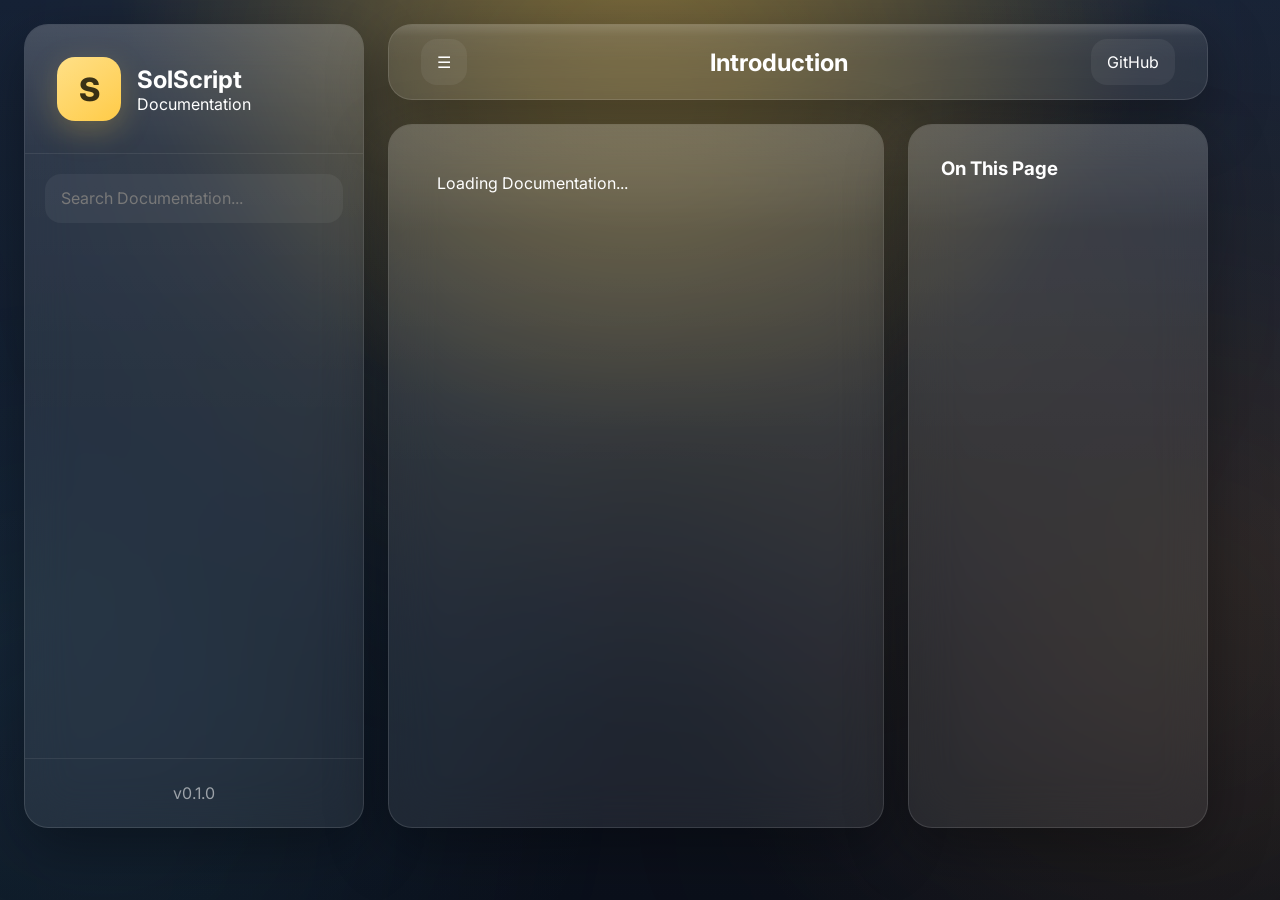
==== docs.html @ a17317bd "sync" ====
<!DOCTYPE html>
<html lang="en">

<head>

    <meta charset="UTF-8">

    <meta name="viewport"
          content="width=device-width, initial-scale=1.0">

    <title>SolScript Documentation</title>

    <link rel="stylesheet"
          href="assets/css/style.css">

    <link rel="preconnect"
          href="https://fonts.googleapis.com">

    <link rel="preconnect"
          href="https://fonts.gstatic.com"
          crossorigin>

    <link href="https://fonts.googleapis.com/css2?family=Inter:wght@300;400;500;600;700;800&family=JetBrains+Mono:wght@400;500&display=swap"
          rel="stylesheet">

</head>

<body>

    <div class="background">

        <div class="light light-1"></div>
        <div class="light light-2"></div>
        <div class="light light-3"></div>

    </div>

    <div class="app">

        <aside id="sidebar"
               class="sidebar panel">

            <div class="sidebar-header">

                <div class="logo">

                    <div class="logo-icon">
                        S
                    </div>

                    <div>

                        <h1>SolScript</h1>

                        <span>Documentation</span>

                    </div>

                </div>

            </div>

            <div class="search">

                <input id="search-input"
                       type="text"
                       placeholder="Search Documentation...">

            </div>

            <nav id="sidebar-navigation">

            </nav>

            <div class="sidebar-footer">

                v0.1.0

            </div>

        </aside>

        <main class="main">

            <header class="header panel">

                <button class="icon-button">
                    ☰
                </button>

                <h2 id="page-title">
                    Introduction
                </h2>

                <button class="icon-button">
                    <a href="https://github.com/solynxdev/SolScript" target="_blank" rel="noopener noreferrer" style="text-decoration: none; color: inherit;">GitHub</a>
                </button>

            </header>

            <div class="content-layout">

                <section id="doc-content"
                         class="content panel">

                    Loading Documentation...

                </section>

                <aside id="toc"
                       class="toc panel">

                    <h3>

                        On This Page

                    </h3>

                    <nav id="toc-navigation">

                    </nav>

                </aside>

            </div>

        </main>

    </div>

</body>

</html>
---- assets/css/style.css ----
/*
==================================================
	SolScript Documentation
==================================================
*/

/*==================================================
	Root
==================================================*/

:root {
    /* Brand */

    --accent: rgb(255, 200, 61);
    --accent-light: rgb(255, 220, 120);
    --accent-dark: rgb(220, 160, 20);
    --accent-rgb: 255, 200, 61;
    /* Background */

    --background: rgb(10, 14, 24);
    /* Text */

    --text: white;
    --text-secondary: rgba(255,255,255,.82);
    --text-muted: rgba(255,255,255,.55);
    /* Glass */

    --glass: rgba(255,255,255,.08);
    --glass-hover: rgba(255,255,255,.12);
    --glass-border: rgba(255,255,255,.12);
    /* Blur */

    --blur: 24px;
    /* Radius */

    --radius: 24px;
    --radius-small: 16px;
    /* Shadow */

    --shadow: 0 20px 60px rgba(0,0,0,.35);
    /* Layout */

    --sidebar-width: 340px;
    --toc-width: 300px;
    --header-height: 76px;
    --gap: 24px;
    --padding: 24px;
    /* Fonts */

    --font: "Inter", sans-serif;
    --font-code: "JetBrains Mono", monospace;
    /* Animation */

    --transition: .25s ease;
}

/*==================================================
	Reset
==================================================*/

* {
    margin: 0;
    padding: 0;
    box-sizing: border-box;
}

html,
body {
    width: 100%;
    height: 100%;
}

body {
    font-family: var(--font);
    background: var(--background);
    color: var(--text);
    overflow: hidden;
}

button,
input {
    font: inherit;
}

button {
    cursor: pointer;
}

input,
button {
    outline: none;
    border: none;
    background: none;
    color: inherit;
}

/*==================================================
	Background
==================================================*/

.background {
    position: fixed;
    inset: 0;
    z-index: -2;
    background: radial-gradient( circle at 50% -10%, rgba(var(--accent-rgb), .35), transparent 45% ), radial-gradient( circle at 100% 60%, rgba(255,150,60,.08), transparent 45% ), radial-gradient( circle at 0% 70%, rgba(90,200,255,.06), transparent 45% ), linear-gradient( 180deg, #162237, #0b101b );
}

.light {
    position: absolute;
    border-radius: 50%;
    filter: blur(140px);
}

.light-1 {
    width: 700px;
    height: 700px;
    top: -250px;
    left: 50%;
    transform: translateX(-50%);
    background: rgba(var(--accent-rgb), .18);
}

.light-2 {
    width: 450px;
    height: 450px;
    left: -120px;
    bottom: -120px;
    background: rgba(90,200,250,.08);
}

.light-3 {
    width: 550px;
    height: 550px;
    right: -150px;
    top: 40%;
    background: rgba(255,170,40,.08);
}

/*==================================================
	Layout
==================================================*/

.app {
    display: grid;
    grid-template-columns: var(--sidebar-width) minmax(0,1fr);
    gap: var(--gap);
    width: calc(100vw - (var(--padding) * 2));
    height: calc(100vh - (var(--padding) * 2));
    padding: var(--padding);
}

.main {
    display: flex;
    flex-direction: column;
    gap: var(--gap);
    min-width: 0;
}

.content-layout {
    display: grid;
    grid-template-columns: minmax(0,1fr) var(--toc-width);
    gap: var(--gap);
    flex: 1;
    min-height: 0;
}

/*==================================================
	Panels
==================================================*/

.panel {
    position: relative;
    background: var(--glass);
    border: 1px solid var(--glass-border);
    border-radius: var(--radius);
    backdrop-filter: blur(var(--blur));
    -webkit-backdrop-filter: blur(var(--blur));
    box-shadow: var(--shadow);
    overflow: hidden;
}

    .panel::before {
        content: "";
        position: absolute;
        inset: 0;
        background: linear-gradient( 180deg, rgba(255,255,255,.14), rgba(255,255,255,.03) 15%, transparent 50% );
        pointer-events: none;
    }

/*==================================================
	Sidebar
==================================================*/

.sidebar {
    display: flex;
    flex-direction: column;
}

.sidebar-header {
    padding: 2rem;
    border-bottom: 1px solid rgba(255,255,255,.08);
}

.logo {
    display: flex;
    align-items: center;
    gap: 1rem;
}

.logo-icon {
    display: flex;
    align-items: center;
    justify-content: center;
    width: 64px;
    height: 64px;
    border-radius: 18px;
    font-size: 2rem;
    font-weight: 800;
    color: rgb(40,30,0);
    background: linear-gradient( 135deg, var(--accent-light), var(--accent) );
    box-shadow: 0 10px 30px rgba(var(--accent-rgb), .25);
}

.search {
    padding: 1.25rem;
}

    .search input {
        width: 100%;
        padding: .9rem 1rem;
        border-radius: var(--radius-small);
        background: rgba(255,255,255,.05);
        transition: var(--transition);
    }

        .search input:focus {
            background: rgba(255,255,255,.1);
            box-shadow: 0 0 0 3px rgba(var(--accent-rgb), .2);
        }

#sidebar-navigation {
    flex: 1;
    overflow-y: auto;
    padding: 0 1rem;
}

.sidebar-footer {
    padding: 1.5rem;
    text-align: center;
    color: var(--text-muted);
    border-top: 1px solid rgba(255,255,255,.08);
}

/*==================================================
	Header
==================================================*/

.header {
    display: flex;
    align-items: center;
    justify-content: space-between;
    height: var(--header-height);
    padding: 0 2rem;
}

.icon-button {
    padding: .8rem 1rem;
    border-radius: var(--radius-small);
    background: rgba(255,255,255,.06);
    transition: var(--transition);
}

    .icon-button:hover {
        background: rgba(255,255,255,.12);
    }

/*==================================================
	Content
==================================================*/

.content {
    padding: 3rem;
    overflow-y: auto;
}

.toc {
    padding: 2rem;
    overflow-y: auto;
}
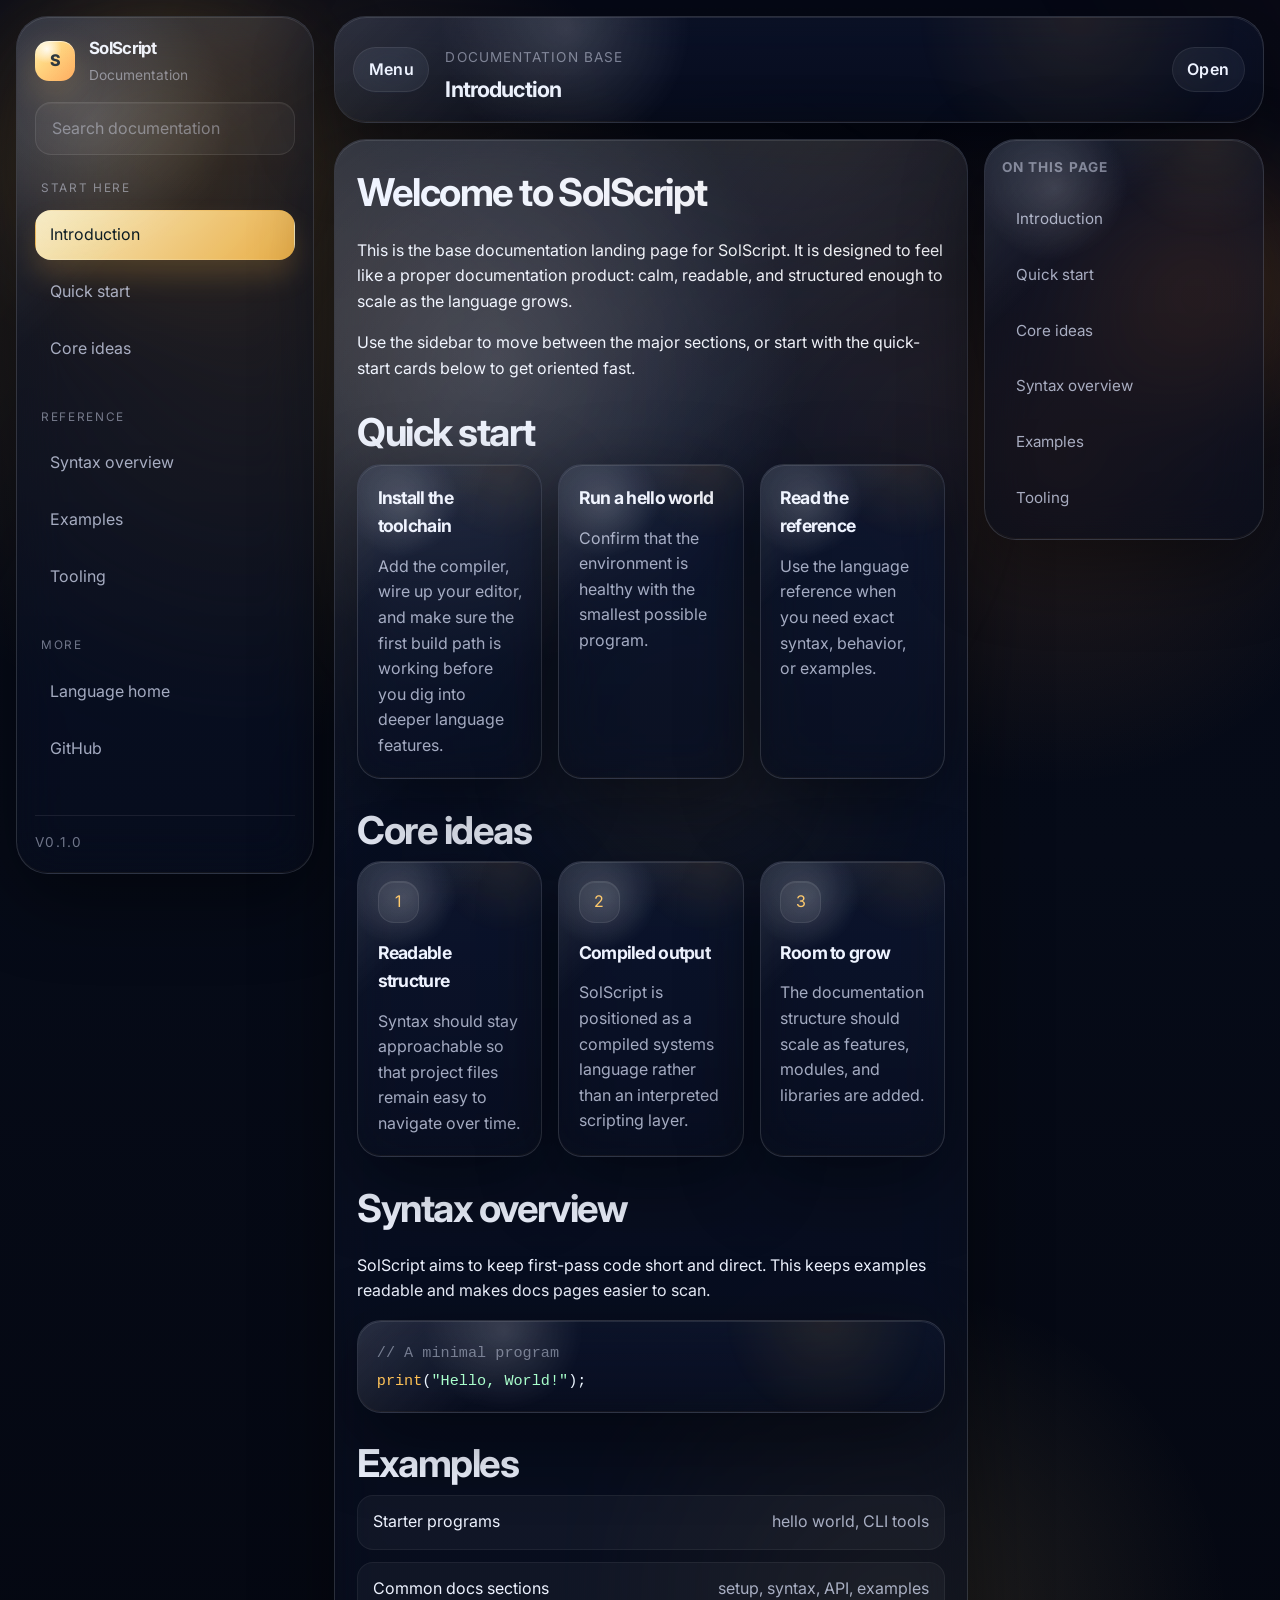
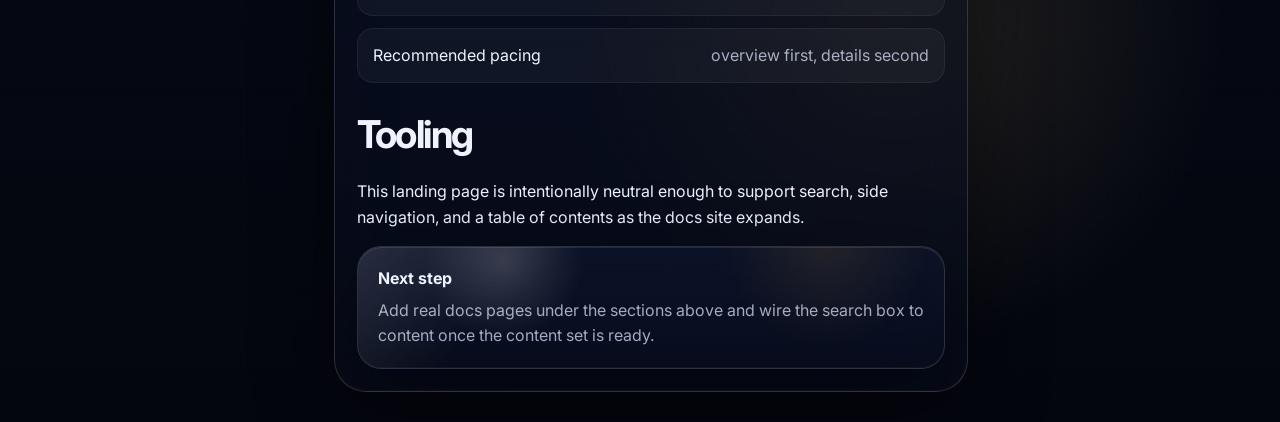
==== commit ac6cca9b: "modified:   assets/css/style.css 	modified:   docs.html 	modified:   index.html" ====
--- a/docs.html
+++ b/docs.html
@@ -1,133 +1,234 @@
-<!DOCTYPE html>
+<!doctype html>
 <html lang="en">
-
-<head>
-
-    <meta charset="UTF-8">
-
-    <meta name="viewport"
-          content="width=device-width, initial-scale=1.0">
-
-    <title>SolScript Documentation</title>
-
-    <link rel="stylesheet"
-          href="assets/css/style.css">
-
-    <link rel="preconnect"
-          href="https://fonts.googleapis.com">
-
-    <link rel="preconnect"
-          href="https://fonts.gstatic.com"
-          crossorigin>
-
-    <link href="https://fonts.googleapis.com/css2?family=Inter:wght@300;400;500;600;700;800&family=JetBrains+Mono:wght@400;500&display=swap"
-          rel="stylesheet">
-
-</head>
-
-<body>
-
-    <div class="background">
-
-        <div class="light light-1"></div>
-        <div class="light light-2"></div>
-        <div class="light light-3"></div>
-
-    </div>
-
-    <div class="app">
-
-        <aside id="sidebar"
-               class="sidebar panel">
-
-            <div class="sidebar-header">
-
-                <div class="logo">
-
-                    <div class="logo-icon">
-                        S
-                    </div>
-
-                    <div>
-
-                        <h1>SolScript</h1>
-
-                        <span>Documentation</span>
-
-                    </div>
-
+    <head>
+        <meta charset="UTF-8" />
+        <meta name="viewport" content="width=device-width, initial-scale=1.0" />
+        <meta
+            name="description"
+            content="SolScript documentation landing page with guides, references, and examples."
+        />
+        <meta name="theme-color" content="#050816" />
+        <title>SolScript Documentation</title>
+        <link rel="stylesheet" href="assets/css/style.css" />
+        <link rel="preconnect" href="https://fonts.googleapis.com" />
+        <link rel="preconnect" href="https://fonts.gstatic.com" crossorigin />
+        <link
+            href="https://fonts.googleapis.com/css2?family=Inter:wght@300;400;500;600;700;800&family=JetBrains+Mono:wght@400;500&display=swap"
+            rel="stylesheet"
+        />
+    </head>
+    <body>
+        <div class="background" aria-hidden="true">
+            <div class="light light-1"></div>
+            <div class="light light-2"></div>
+            <div class="light light-3"></div>
+        </div>
+
+        <div class="docs-shell">
+            <aside id="sidebar" class="sidebar panel">
+                <div class="sidebar-header">
+                    <a href="index.html" class="logo" aria-label="Return to SolScript home">
+                        <div class="logo-icon">S</div>
+                        <div>
+                            <h1>SolScript</h1>
+                            <span>Documentation</span>
+                        </div>
+                    </a>
                 </div>
 
-            </div>
-
-            <div class="search">
-
-                <input id="search-input"
-                       type="text"
-                       placeholder="Search Documentation...">
-
-            </div>
-
-            <nav id="sidebar-navigation">
-
-            </nav>
-
-            <div class="sidebar-footer">
-
-                v0.1.0
-
-            </div>
-
-        </aside>
-
-        <main class="main">
-
-            <header class="header panel">
-
-                <button class="icon-button">
-                    ☰
-                </button>
-
-                <h2 id="page-title">
-                    Introduction
-                </h2>
-
-                <button class="icon-button">
-                    <a href="https://github.com/solynxdev/SolScript" target="_blank" rel="noopener noreferrer" style="text-decoration: none; color: inherit;">GitHub</a>
-                </button>
-
-            </header>
-
-            <div class="content-layout">
-
-                <section id="doc-content"
-                         class="content panel">
-
-                    Loading Documentation...
-
-                </section>
-
-                <aside id="toc"
-                       class="toc panel">
-
-                    <h3>
-
-                        On This Page
-
-                    </h3>
-
-                    <nav id="toc-navigation">
-
-                    </nav>
-
-                </aside>
-
-            </div>
-
-        </main>
-
-    </div>
-
-</body>
-
-</html>+                <div class="search">
+                    <input
+                        id="search-input"
+                        type="search"
+                        placeholder="Search documentation"
+                        aria-label="Search documentation"
+                    />
+                </div>
+
+                <nav id="sidebar-navigation" class="sidebar-nav" aria-label="Documentation sections">
+                    <div class="nav-group">
+                        <span>Start here</span>
+                        <a class="is-active" href="#introduction">Introduction</a>
+                        <a href="#quick-start">Quick start</a>
+                        <a href="#core-ideas">Core ideas</a>
+                    </div>
+
+                    <div class="nav-group">
+                        <span>Reference</span>
+                        <a href="#syntax">Syntax overview</a>
+                        <a href="#examples">Examples</a>
+                        <a href="#tooling">Tooling</a>
+                    </div>
+
+                    <div class="nav-group">
+                        <span>More</span>
+                        <a href="index.html">Language home</a>
+                        <a href="https://github.com/SolynxDev/SolScript" target="_blank" rel="noopener noreferrer">
+                            GitHub
+                        </a>
+                    </div>
+                </nav>
+
+                <div class="sidebar-footer">v0.1.0</div>
+            </aside>
+
+            <main class="docs-main">
+                <header class="header panel">
+                    <a href="index.html" class="icon-button" aria-label="Back to home">Menu</a>
+
+                    <div class="header-copy">
+                        <p class="eyebrow">Documentation base</p>
+                        <h1 id="page-title" class="doc-title">Introduction</h1>
+                    </div>
+
+                    <a
+                        href="https://github.com/SolynxDev/SolScript"
+                        target="_blank"
+                        rel="noopener noreferrer"
+                        class="icon-button"
+                        aria-label="Open GitHub"
+                    >
+                        Open
+                    </a>
+                </header>
+
+                <div class="content-layout">
+                    <section id="doc-content" class="content panel">
+                        <section id="introduction">
+                            <h2>Welcome to SolScript</h2>
+                            <p>
+                                This is the base documentation landing page for SolScript. It is
+                                designed to feel like a proper documentation product: calm, readable,
+                                and structured enough to scale as the language grows.
+                            </p>
+                            <p>
+                                Use the sidebar to move between the major sections, or start with the
+                                quick-start cards below to get oriented fast.
+                            </p>
+                        </section>
+
+                        <section id="quick-start">
+                            <h2>Quick start</h2>
+                            <div class="doc-grid">
+                                <article class="doc-card">
+                                    <h3>Install the toolchain</h3>
+                                    <p>
+                                        Add the compiler, wire up your editor, and make sure the first
+                                        build path is working before you dig into deeper language features.
+                                    </p>
+                                </article>
+
+                                <article class="doc-card">
+                                    <h3>Run a hello world</h3>
+                                    <p>
+                                        Confirm that the environment is healthy with the smallest possible
+                                        program.
+                                    </p>
+                                </article>
+
+                                <article class="doc-card">
+                                    <h3>Read the reference</h3>
+                                    <p>
+                                        Use the language reference when you need exact syntax, behavior,
+                                        or examples.
+                                    </p>
+                                </article>
+                            </div>
+                        </section>
+
+                        <section id="core-ideas">
+                            <h2>Core ideas</h2>
+                            <div class="feature-list">
+                                <article class="feature-card">
+                                    <div class="feature-icon">1</div>
+                                    <h3>Readable structure</h3>
+                                    <p>
+                                        Syntax should stay approachable so that project files remain easy
+                                        to navigate over time.
+                                    </p>
+                                </article>
+
+                                <article class="feature-card">
+                                    <div class="feature-icon">2</div>
+                                    <h3>Compiled output</h3>
+                                    <p>
+                                        SolScript is positioned as a compiled systems language rather
+                                        than an interpreted scripting layer.
+                                    </p>
+                                </article>
+
+                                <article class="feature-card">
+                                    <div class="feature-icon">3</div>
+                                    <h3>Room to grow</h3>
+                                    <p>
+                                        The documentation structure should scale as features, modules,
+                                        and libraries are added.
+                                    </p>
+                                </article>
+                            </div>
+                        </section>
+
+                        <section id="syntax">
+                            <h2>Syntax overview</h2>
+                            <p>
+                                SolScript aims to keep first-pass code short and direct. This keeps
+                                examples readable and makes docs pages easier to scan.
+                            </p>
+
+                            <div class="code-block">
+                                <pre><code><span class="comment">// A minimal program</span>
+<span class="keyword">print</span>(<span class="string">"Hello, World!"</span>);</code></pre>
+                            </div>
+                        </section>
+
+                        <section id="examples">
+                            <h2>Examples</h2>
+                            <div class="table-grid">
+                                <div class="row">
+                                    <span>Starter programs</span>
+                                    <span>hello world, CLI tools</span>
+                                </div>
+                                <div class="row">
+                                    <span>Common docs sections</span>
+                                    <span>setup, syntax, API, examples</span>
+                                </div>
+                                <div class="row">
+                                    <span>Recommended pacing</span>
+                                    <span>overview first, details second</span>
+                                </div>
+                            </div>
+                        </section>
+
+                        <section id="tooling">
+                            <h2>Tooling</h2>
+                            <p>
+                                This landing page is intentionally neutral enough to support search,
+                                side navigation, and a table of contents as the docs site expands.
+                            </p>
+
+                            <div class="callout">
+                                <strong>Next step</strong>
+                                <p>
+                                    Add real docs pages under the sections above and wire the search box
+                                    to content once the content set is ready.
+                                </p>
+                            </div>
+                        </section>
+                    </section>
+
+                    <aside id="toc" class="toc panel">
+                        <h3>On This Page</h3>
+                        <nav id="toc-navigation" aria-label="Table of contents">
+                            <a href="#introduction">Introduction</a>
+                            <a href="#quick-start">Quick start</a>
+                            <a href="#core-ideas">Core ideas</a>
+                            <a href="#syntax">Syntax overview</a>
+                            <a href="#examples">Examples</a>
+                            <a href="#tooling">Tooling</a>
+                        </nav>
+                    </aside>
+                </div>
+            </main>
+        </div>
+    </body>
+</html>
--- a/assets/css/style.css
+++ b/assets/css/style.css
@@ -1,80 +1,64 @@
-/*
-==================================================
-	SolScript Documentation
-==================================================
-*/
-
-/*==================================================
-	Root
-==================================================*/
-
 :root {
-    /* Brand */
-
-    --accent: rgb(255, 200, 61);
-    --accent-light: rgb(255, 220, 120);
-    --accent-dark: rgb(220, 160, 20);
-    --accent-rgb: 255, 200, 61;
-    /* Background */
-
-    --background: rgb(10, 14, 24);
-    /* Text */
-
-    --text: white;
-    --text-secondary: rgba(255,255,255,.82);
-    --text-muted: rgba(255,255,255,.55);
-    /* Glass */
-
-    --glass: rgba(255,255,255,.08);
-    --glass-hover: rgba(255,255,255,.12);
-    --glass-border: rgba(255,255,255,.12);
-    /* Blur */
-
-    --blur: 24px;
-    /* Radius */
-
-    --radius: 24px;
-    --radius-small: 16px;
-    /* Shadow */
-
-    --shadow: 0 20px 60px rgba(0,0,0,.35);
-    /* Layout */
-
-    --sidebar-width: 340px;
-    --toc-width: 300px;
-    --header-height: 76px;
-    --gap: 24px;
-    --padding: 24px;
-    /* Fonts */
-
-    --font: "Inter", sans-serif;
-    --font-code: "JetBrains Mono", monospace;
-    /* Animation */
-
-    --transition: .25s ease;
-}
-
-/*==================================================
-	Reset
-==================================================*/
-
-* {
+    --bg: #050816;
+    --bg-elevated: rgba(11, 18, 36, 0.72);
+    --bg-elevated-strong: rgba(10, 16, 31, 0.9);
+    --surface: rgba(16, 24, 46, 0.56);
+    --surface-strong: rgba(18, 28, 54, 0.84);
+    --surface-soft: rgba(255, 255, 255, 0.05);
+    --stroke: rgba(255, 255, 255, 0.14);
+    --stroke-strong: rgba(255, 255, 255, 0.22);
+    --text: #eef3ff;
+    --muted: rgba(225, 232, 255, 0.72);
+    --faint: rgba(225, 232, 255, 0.48);
+    --accent: #ffbf4d;
+    --accent-2: #ff9b3d;
+    --accent-3: #ffd77a;
+    --warm: #ffcf6a;
+    --shadow: 0 24px 80px rgba(0, 0, 0, 0.45);
+    --shadow-soft: 0 16px 48px rgba(0, 0, 0, 0.28);
+    --radius-xl: 32px;
+    --radius-lg: 24px;
+    --radius-md: 18px;
+    --radius-sm: 14px;
+    --content-width: 1120px;
+    --sidebar-width: 298px;
+    --transition: 220ms ease;
+}
+
+*,
+*::before,
+*::after {
+    box-sizing: border-box;
+}
+
+html {
+    scroll-behavior: smooth;
+}
+
+body {
     margin: 0;
-    padding: 0;
-    box-sizing: border-box;
-}
-
-html,
-body {
-    width: 100%;
-    height: 100%;
-}
-
-body {
-    font-family: var(--font);
-    background: var(--background);
+    min-height: 100vh;
     color: var(--text);
-    overflow: hidden;
+    font-family: "Inter", "Segoe UI", sans-serif;
+    background:
+        radial-gradient(circle at 20% 15%, rgba(255, 191, 77, 0.18), transparent 22%),
+        radial-gradient(circle at 82% 22%, rgba(255, 155, 61, 0.14), transparent 18%),
+        radial-gradient(circle at 70% 80%, rgba(255, 215, 122, 0.12), transparent 18%),
+        linear-gradient(180deg, #050816 0%, #060b18 42%, #04060f 100%);
+    overflow-x: hidden;
+    line-height: 1.6;
+    text-rendering: optimizeLegibility;
+    -webkit-font-smoothing: antialiased;
+}
+
+a {
+    color: inherit;
+    text-decoration: none;
+}
+
+img {
+    max-width: 100%;
+    display: block;
 }
 
 button,
@@ -82,208 +66,1029 @@
     font: inherit;
 }
 
-button {
-    cursor: pointer;
-}
-
-input,
-button {
-    outline: none;
-    border: none;
-    background: none;
-    color: inherit;
-}
-
-/*==================================================
-	Background
-==================================================*/
+::selection {
+    background: rgba(255, 191, 77, 0.28);
+    color: var(--text);
+}
 
 .background {
     position: fixed;
     inset: 0;
+    overflow: hidden;
+    pointer-events: none;
     z-index: -2;
-    background: radial-gradient( circle at 50% -10%, rgba(var(--accent-rgb), .35), transparent 45% ), radial-gradient( circle at 100% 60%, rgba(255,150,60,.08), transparent 45% ), radial-gradient( circle at 0% 70%, rgba(90,200,255,.06), transparent 45% ), linear-gradient( 180deg, #162237, #0b101b );
+}
+
+.background::before {
+    content: "";
+    position: absolute;
+    inset: -12%;
+    background:
+        linear-gradient(120deg, rgba(255, 191, 77, 0.05), transparent 28%),
+        linear-gradient(240deg, rgba(255, 155, 61, 0.04), transparent 24%),
+        radial-gradient(circle at 50% 50%, rgba(255, 255, 255, 0.05), transparent 45%);
+    filter: blur(24px);
+    opacity: 0.9;
 }
 
 .light {
     position: absolute;
-    border-radius: 50%;
-    filter: blur(140px);
+    border-radius: 999px;
+    filter: blur(24px);
+    opacity: 0.8;
+    mix-blend-mode: screen;
+    animation: float 18s ease-in-out infinite;
 }
 
 .light-1 {
-    width: 700px;
-    height: 700px;
-    top: -250px;
-    left: 50%;
-    transform: translateX(-50%);
-    background: rgba(var(--accent-rgb), .18);
+    top: -6%;
+    left: -4%;
+    width: 26rem;
+    height: 26rem;
+    background: radial-gradient(circle, rgba(255, 191, 77, 0.34), transparent 68%);
 }
 
 .light-2 {
-    width: 450px;
-    height: 450px;
-    left: -120px;
-    bottom: -120px;
-    background: rgba(90,200,250,.08);
+    top: 12%;
+    right: -8%;
+    width: 22rem;
+    height: 22rem;
+    background: radial-gradient(circle, rgba(255, 155, 61, 0.28), transparent 68%);
+    animation-delay: -7s;
 }
 
 .light-3 {
-    width: 550px;
-    height: 550px;
-    right: -150px;
-    top: 40%;
-    background: rgba(255,170,40,.08);
-}
-
-/*==================================================
-	Layout
-==================================================*/
-
-.app {
-    display: grid;
-    grid-template-columns: var(--sidebar-width) minmax(0,1fr);
-    gap: var(--gap);
-    width: calc(100vw - (var(--padding) * 2));
-    height: calc(100vh - (var(--padding) * 2));
-    padding: var(--padding);
-}
-
-.main {
-    display: flex;
-    flex-direction: column;
-    gap: var(--gap);
-    min-width: 0;
-}
-
-.content-layout {
-    display: grid;
-    grid-template-columns: minmax(0,1fr) var(--toc-width);
-    gap: var(--gap);
-    flex: 1;
-    min-height: 0;
-}
-
-/*==================================================
-	Panels
-==================================================*/
-
-.panel {
+    left: 36%;
+    bottom: -12%;
+    width: 30rem;
+    height: 30rem;
+    background: radial-gradient(circle, rgba(255, 215, 122, 0.16), transparent 72%);
+    animation-delay: -12s;
+}
+
+@keyframes float {
+    0%,
+    100% {
+        transform: translate3d(0, 0, 0) scale(1);
+    }
+    50% {
+        transform: translate3d(0, 18px, 0) scale(1.05);
+    }
+}
+
+.container {
+    width: min(var(--content-width), calc(100% - 2rem));
+    margin: 0 auto;
+}
+
+.app,
+.docs-shell,
+.site-shell {
     position: relative;
-    background: var(--glass);
-    border: 1px solid var(--glass-border);
-    border-radius: var(--radius);
-    backdrop-filter: blur(var(--blur));
-    -webkit-backdrop-filter: blur(var(--blur));
+    z-index: 0;
+}
+
+.panel,
+.navbar .container,
+.sidebar,
+.header,
+.content,
+.toc,
+.hero-visual,
+.feature-card,
+.doc-card,
+.metric-card,
+.code-block,
+.callout,
+.pill,
+.button,
+.icon-button,
+.chip {
+    backdrop-filter: blur(24px) saturate(165%);
+    -webkit-backdrop-filter: blur(24px) saturate(165%);
+}
+
+.panel,
+.sidebar,
+.header,
+.content,
+.toc,
+.hero-visual,
+.feature-card,
+.doc-card,
+.metric-card,
+.code-block,
+.callout {
+    position: relative;
+    background: linear-gradient(180deg, var(--surface), rgba(9, 14, 28, 0.62));
+    border: 1px solid var(--stroke);
     box-shadow: var(--shadow);
     overflow: hidden;
-}
-
-    .panel::before {
-        content: "";
-        position: absolute;
-        inset: 0;
-        background: linear-gradient( 180deg, rgba(255,255,255,.14), rgba(255,255,255,.03) 15%, transparent 50% );
-        pointer-events: none;
-    }
-
-/*==================================================
-	Sidebar
-==================================================*/
+    transition:
+        transform 220ms ease,
+        border-color 220ms ease,
+        box-shadow 220ms ease,
+        background 220ms ease,
+        opacity 220ms ease;
+}
+
+.panel::before,
+.sidebar::before,
+.header::before,
+.content::before,
+.toc::before,
+.hero-visual::before,
+.feature-card::before,
+.doc-card::before,
+.metric-card::before,
+.code-block::before,
+.callout::before {
+    content: "";
+    position: absolute;
+    inset: 0;
+    background:
+        linear-gradient(135deg, rgba(255, 255, 255, 0.16), transparent 30%),
+        radial-gradient(circle at 25% 12%, rgba(255, 255, 255, 0.22), transparent 18%),
+        radial-gradient(circle at 80% 0%, rgba(255, 191, 77, 0.12), transparent 22%);
+    pointer-events: none;
+    opacity: 0.75;
+    transition:
+        opacity 220ms ease,
+        transform 220ms ease,
+        background-position 220ms ease;
+}
+
+.panel::after,
+.sidebar::after,
+.header::after,
+.content::after,
+.toc::after,
+.hero-visual::after,
+.feature-card::after,
+.doc-card::after,
+.metric-card::after,
+.code-block::after,
+.callout::after {
+    content: "";
+    position: absolute;
+    inset: 0;
+    border-radius: inherit;
+    box-shadow:
+        inset 0 1px 0 rgba(255, 255, 255, 0.16),
+        inset 0 -1px 0 rgba(255, 191, 77, 0.08);
+    pointer-events: none;
+    opacity: 0.65;
+    transition: opacity 220ms ease;
+}
+
+.panel:hover,
+.panel:focus-within,
+.sidebar:hover,
+.sidebar:focus-within,
+.header:hover,
+.header:focus-within,
+.content:hover,
+.content:focus-within,
+.toc:hover,
+.toc:focus-within,
+.hero-visual:hover,
+.hero-visual:focus-within,
+.feature-card:hover,
+.feature-card:focus-within,
+.doc-card:hover,
+.doc-card:focus-within,
+.metric-card:hover,
+.metric-card:focus-within,
+.code-block:hover,
+.code-block:focus-within,
+.callout:hover,
+.callout:focus-within {
+    transform: translateY(-3px);
+    border-color: rgba(255, 191, 77, 0.22);
+    box-shadow:
+        0 24px 80px rgba(0, 0, 0, 0.48),
+        0 0 0 1px rgba(255, 191, 77, 0.08);
+}
+
+.panel:hover::before,
+.panel:focus-within::before,
+.sidebar:hover::before,
+.sidebar:focus-within::before,
+.header:hover::before,
+.header:focus-within::before,
+.content:hover::before,
+.content:focus-within::before,
+.toc:hover::before,
+.toc:focus-within::before,
+.hero-visual:hover::before,
+.hero-visual:focus-within::before,
+.feature-card:hover::before,
+.feature-card:focus-within::before,
+.doc-card:hover::before,
+.doc-card:focus-within::before,
+.metric-card:hover::before,
+.metric-card:focus-within::before,
+.code-block:hover::before,
+.code-block:focus-within::before,
+.callout:hover::before,
+.callout:focus-within::before {
+    opacity: 1;
+    transform: translate3d(0, -1px, 0);
+}
+
+.panel:hover::after,
+.panel:focus-within::after,
+.sidebar:hover::after,
+.sidebar:focus-within::after,
+.header:hover::after,
+.header:focus-within::after,
+.content:hover::after,
+.content:focus-within::after,
+.toc:hover::after,
+.toc:focus-within::after,
+.hero-visual:hover::after,
+.hero-visual:focus-within::after,
+.feature-card:hover::after,
+.feature-card:focus-within::after,
+.doc-card:hover::after,
+.doc-card:focus-within::after,
+.metric-card:hover::after,
+.metric-card:focus-within::after,
+.code-block:hover::after,
+.code-block:focus-within::after,
+.callout:hover::after,
+.callout:focus-within::after {
+    opacity: 1;
+}
+
+.navbar {
+    position: sticky;
+    top: 0;
+    z-index: 20;
+    padding: 1rem 0;
+}
+
+.navbar .container {
+    display: flex;
+    align-items: center;
+    justify-content: space-between;
+    gap: 1.25rem;
+    padding: 0.9rem 1.1rem;
+    border-radius: 999px;
+    background: rgba(8, 12, 24, 0.54);
+    border: 1px solid rgba(255, 255, 255, 0.12);
+    box-shadow: 0 18px 40px rgba(0, 0, 0, 0.28);
+}
+
+.logo {
+    display: inline-flex;
+    align-items: center;
+    gap: 0.85rem;
+    min-width: 0;
+}
+
+.logo-icon {
+    width: 2.5rem;
+    height: 2.5rem;
+    display: grid;
+    place-items: center;
+    border-radius: 14px;
+    font-weight: 800;
+    color: #04111a;
+    background:
+        radial-gradient(circle at 30% 20%, rgba(255, 255, 255, 0.85), transparent 34%),
+        linear-gradient(135deg, #fff0b0 0%, #ffcf6a 38%, #ff9b3d 100%);
+    box-shadow:
+        inset 0 1px 0 rgba(255, 255, 255, 0.56),
+        0 12px 34px rgba(255, 191, 77, 0.22);
+}
+
+.logo-text h1,
+.sidebar-header h1 {
+    margin: 0;
+    font-size: 1.05rem;
+    letter-spacing: -0.03em;
+}
+
+.logo-text span,
+.sidebar-header span {
+    display: block;
+    margin-top: 0.12rem;
+    color: var(--faint);
+    font-size: 0.86rem;
+}
+
+nav {
+    display: flex;
+    align-items: center;
+    gap: 0.7rem;
+    flex-wrap: wrap;
+}
+
+.button,
+.button-primary,
+.primary,
+.secondary,
+.icon-button {
+    display: inline-flex;
+    align-items: center;
+    justify-content: center;
+    gap: 0.5rem;
+    border-radius: 999px;
+    border: 1px solid transparent;
+    transition:
+        transform var(--transition),
+        border-color var(--transition),
+        background var(--transition),
+        box-shadow var(--transition),
+        color var(--transition);
+    cursor: pointer;
+    user-select: none;
+}
+
+.button {
+    min-height: 2.75rem;
+    padding: 0.72rem 1.05rem;
+    color: var(--muted);
+    background: rgba(255, 255, 255, 0.03);
+    border-color: rgba(255, 255, 255, 0.08);
+}
+
+.button:hover,
+.button:focus-visible,
+.icon-button:hover,
+.icon-button:focus-visible,
+.pill:hover,
+.pill:focus-visible,
+.primary:hover,
+.primary:focus-visible,
+.secondary:hover,
+.secondary:focus-visible,
+.button-primary:hover,
+.button-primary:focus-visible {
+    transform: translateY(-1px);
+}
+
+.button-primary {
+    min-height: 2.6rem;
+    padding: 0.65rem 0.95rem;
+    color: var(--text);
+    background: rgba(255, 255, 255, 0.05);
+    border-color: rgba(255, 255, 255, 0.08);
+}
+
+.button:hover,
+.button-primary:hover {
+    color: var(--text);
+    border-color: rgba(255, 255, 255, 0.2);
+    background: rgba(255, 255, 255, 0.08);
+}
+
+.hero {
+    padding: 4.25rem 0 2rem;
+}
+
+.hero .container {
+    display: grid;
+    grid-template-columns: minmax(0, 1.1fr) minmax(280px, 0.9fr);
+    gap: 2rem;
+    align-items: center;
+}
+
+.eyebrow,
+.version,
+.sidebar-footer,
+.chip,
+.meta,
+.kicker,
+.nav-label,
+.toc h3 {
+    color: var(--faint);
+    font-size: 0.85rem;
+    letter-spacing: 0.08em;
+    text-transform: uppercase;
+}
+
+.version {
+    display: inline-flex;
+    align-items: center;
+    gap: 0.55rem;
+    margin: 0 0 1.2rem;
+    padding: 0.5rem 0.85rem;
+    width: fit-content;
+    border-radius: 999px;
+    color: rgba(237, 244, 255, 0.8);
+    background: rgba(255, 255, 255, 0.04);
+    border: 1px solid rgba(255, 255, 255, 0.09);
+    box-shadow: inset 0 1px 0 rgba(255, 255, 255, 0.08);
+}
+
+.hero h2 {
+    margin: 0;
+    font-size: clamp(3.1rem, 6vw, 5.9rem);
+    line-height: 0.94;
+    letter-spacing: -0.06em;
+    text-wrap: balance;
+}
+
+.hero-description {
+    max-width: 34rem;
+    margin: 1.4rem 0 0;
+    font-size: 1.08rem;
+    color: var(--muted);
+}
+
+.hero-buttons {
+    display: flex;
+    flex-wrap: wrap;
+    gap: 0.9rem;
+    margin-top: 1.9rem;
+}
+
+.primary,
+.secondary {
+    min-height: 3rem;
+    padding: 0.8rem 1.2rem;
+    font-weight: 600;
+}
+
+.primary {
+    color: #03131a;
+    background:
+        radial-gradient(circle at 30% 20%, rgba(255, 255, 255, 0.8), transparent 28%),
+        linear-gradient(135deg, #fff6cf 0%, #ffcf6a 45%, #ff9b3d 100%);
+    box-shadow:
+        0 18px 45px rgba(255, 191, 77, 0.24),
+        inset 0 1px 0 rgba(255, 255, 255, 0.7);
+}
+
+.primary:hover {
+    box-shadow:
+        0 22px 60px rgba(255, 191, 77, 0.3),
+        inset 0 1px 0 rgba(255, 255, 255, 0.78);
+}
+
+.secondary {
+    color: var(--text);
+    background: rgba(255, 255, 255, 0.04);
+    border-color: rgba(255, 255, 255, 0.12);
+}
+
+.secondary:hover {
+    background: rgba(255, 255, 255, 0.08);
+    border-color: rgba(255, 255, 255, 0.2);
+}
+
+.hero-copy {
+    position: relative;
+    z-index: 1;
+}
+
+.hero-visual {
+    position: relative;
+    border-radius: var(--radius-xl);
+    padding: 1.15rem;
+    box-shadow:
+        var(--shadow),
+        0 0 0 1px rgba(255, 255, 255, 0.04);
+}
+
+.hero-visual-inner {
+    position: relative;
+    display: grid;
+    gap: 1rem;
+    min-height: 100%;
+}
+
+.hero-card-top {
+    display: flex;
+    align-items: center;
+    justify-content: space-between;
+    gap: 1rem;
+}
+
+.pill,
+.chip {
+    display: inline-flex;
+    align-items: center;
+    gap: 0.45rem;
+    padding: 0.4rem 0.72rem;
+    border-radius: 999px;
+    background: rgba(255, 255, 255, 0.05);
+    border: 1px solid rgba(255, 255, 255, 0.1);
+}
+
+.pill {
+    color: var(--muted);
+}
+
+.pill-dot {
+    width: 0.5rem;
+    height: 0.5rem;
+    border-radius: 999px;
+    background: linear-gradient(180deg, #fff3c9, #ffbf4d);
+    box-shadow: 0 0 0 4px rgba(255, 191, 77, 0.1);
+}
+
+.hero-display {
+    border-radius: calc(var(--radius-xl) - 8px);
+    padding: 1.25rem;
+    background:
+        radial-gradient(circle at top right, rgba(255, 191, 77, 0.18), transparent 24%),
+        linear-gradient(180deg, rgba(10, 17, 32, 0.92), rgba(8, 12, 25, 0.96));
+    border: 1px solid rgba(255, 255, 255, 0.08);
+    box-shadow: inset 0 1px 0 rgba(255, 255, 255, 0.08);
+}
+
+.hero-display-header {
+    display: flex;
+    align-items: center;
+    gap: 0.5rem;
+    margin-bottom: 1rem;
+}
+
+.window-dot {
+    width: 0.7rem;
+    height: 0.7rem;
+    border-radius: 999px;
+    background: rgba(255, 255, 255, 0.18);
+}
+
+.window-dot.is-primary {
+    background: linear-gradient(135deg, #fff3c9, #ffbf4d);
+}
+
+.code-block {
+    border-radius: var(--radius-lg);
+    padding: 1.15rem 1.15rem 1.05rem;
+}
+
+.code-block pre {
+    margin: 0;
+    overflow-x: auto;
+    font-family: "JetBrains Mono", "Consolas", monospace;
+    font-size: 0.95rem;
+    line-height: 1.7;
+    color: #eaf4ff;
+}
+
+.code-block code {
+    white-space: pre;
+}
+
+.keyword {
+    color: #ffbf4d;
+}
+
+.string {
+    color: #a5ffca;
+}
+
+.comment {
+    color: rgba(225, 232, 255, 0.45);
+}
+
+.stat-grid {
+    display: grid;
+    grid-template-columns: repeat(3, minmax(0, 1fr));
+    gap: 0.85rem;
+}
+
+.metric-card {
+    border-radius: var(--radius-md);
+    padding: 0.95rem 1rem;
+}
+
+.metric-card strong {
+    display: block;
+    font-size: 1.2rem;
+    letter-spacing: -0.03em;
+}
+
+.metric-card span {
+    display: block;
+    margin-top: 0.2rem;
+    color: var(--faint);
+    font-size: 0.82rem;
+}
+
+.section {
+    padding: 1.1rem 0 4rem;
+}
+
+.section-header {
+    display: flex;
+    align-items: end;
+    justify-content: space-between;
+    gap: 1rem;
+    margin-bottom: 1.35rem;
+}
+
+.section-header h2,
+.content h2,
+.content h3,
+.sidebar-header h1,
+.hero h2,
+.doc-title {
+    letter-spacing: -0.04em;
+}
+
+.section-header h2,
+.content h2 {
+    margin: 0;
+    font-size: clamp(1.75rem, 3vw, 2.5rem);
+}
+
+.section-header p {
+    margin: 0;
+    color: var(--muted);
+    max-width: 34rem;
+}
+
+.text-content {
+    display: grid;
+    gap: 1rem;
+    max-width: 66ch;
+    color: var(--muted);
+}
+
+.feature-list,
+.feature-grid,
+.doc-grid {
+    display: grid;
+    grid-template-columns: repeat(3, minmax(0, 1fr));
+    gap: 1rem;
+}
+
+.feature-card,
+.doc-card {
+    border-radius: var(--radius-lg);
+    padding: 1.2rem;
+    min-height: 100%;
+}
+
+.feature-card h3,
+.doc-card h3 {
+    margin: 0 0 0.55rem;
+    font-size: 1.08rem;
+}
+
+.feature-card p,
+.doc-card p,
+.callout p {
+    margin: 0;
+    color: var(--muted);
+}
+
+.feature-icon {
+    width: 2.6rem;
+    height: 2.6rem;
+    margin-bottom: 1rem;
+    display: grid;
+    place-items: center;
+    border-radius: 16px;
+    background: rgba(255, 255, 255, 0.06);
+    border: 1px solid rgba(255, 255, 255, 0.08);
+    color: var(--accent);
+    box-shadow: inset 0 1px 0 rgba(255, 255, 255, 0.08);
+}
+
+.hero-capsules {
+    display: flex;
+    flex-wrap: wrap;
+    gap: 0.65rem;
+    margin-top: 1.5rem;
+}
+
+.hero-capsules .chip {
+    color: rgba(239, 246, 255, 0.84);
+}
+
+.callout {
+    border-radius: var(--radius-lg);
+    padding: 1.2rem;
+}
+
+.callout strong {
+    display: block;
+    margin-bottom: 0.35rem;
+    font-size: 1rem;
+}
+
+.docs-shell {
+    display: grid;
+    grid-template-columns: var(--sidebar-width) minmax(0, 1fr);
+    gap: 1.25rem;
+    width: min(calc(100% - 2rem), 1440px);
+    margin: 1rem auto 2rem;
+}
 
 .sidebar {
+    position: sticky;
+    top: 1rem;
+    align-self: start;
+    border-radius: var(--radius-xl);
+    padding: 1.15rem;
+    max-height: calc(100vh - 2rem);
+    overflow: auto;
+}
+
+.sidebar-header {
+    margin-bottom: 1rem;
+}
+
+.search {
+    margin: 1rem 0;
+}
+
+.search input {
+    width: 100%;
+    min-height: 3rem;
+    padding: 0.8rem 0.95rem;
+    color: var(--text);
+    background: rgba(255, 255, 255, 0.04);
+    border: 1px solid rgba(255, 255, 255, 0.09);
+    border-radius: 16px;
+    outline: none;
+    box-shadow: inset 0 1px 0 rgba(255, 255, 255, 0.05);
+}
+
+.search input::placeholder {
+    color: rgba(225, 232, 255, 0.42);
+}
+
+.search input:focus {
+    border-color: rgba(255, 191, 77, 0.4);
+    box-shadow:
+        0 0 0 4px rgba(255, 191, 77, 0.12),
+        inset 0 1px 0 rgba(255, 255, 255, 0.05);
+}
+
+.nav-group {
+    display: grid;
+    gap: 0.4rem;
+    margin-bottom: 1.2rem;
+}
+
+.nav-group > span {
+    display: block;
+    padding: 0.5rem 0.35rem 0.3rem;
+    color: var(--faint);
+    font-size: 0.74rem;
+    letter-spacing: 0.14em;
+    text-transform: uppercase;
+}
+
+.sidebar-nav,
+.toc nav,
+.footer-links {
+    display: grid;
+    gap: 0.4rem;
+}
+
+.sidebar-nav a,
+.toc a {
     display: flex;
-    flex-direction: column;
-}
-
-.sidebar-header {
-    padding: 2rem;
-    border-bottom: 1px solid rgba(255,255,255,.08);
-}
-
-.logo {
-    display: flex;
-    align-items: center;
+    align-items: center;
+    justify-content: space-between;
     gap: 1rem;
-}
-
-.logo-icon {
-    display: flex;
-    align-items: center;
-    justify-content: center;
-    width: 64px;
-    height: 64px;
-    border-radius: 18px;
-    font-size: 2rem;
-    font-weight: 800;
-    color: rgb(40,30,0);
-    background: linear-gradient( 135deg, var(--accent-light), var(--accent) );
-    box-shadow: 0 10px 30px rgba(var(--accent-rgb), .25);
-}
-
-.search {
-    padding: 1.25rem;
-}
-
-    .search input {
-        width: 100%;
-        padding: .9rem 1rem;
-        border-radius: var(--radius-small);
-        background: rgba(255,255,255,.05);
-        transition: var(--transition);
-    }
-
-        .search input:focus {
-            background: rgba(255,255,255,.1);
-            box-shadow: 0 0 0 3px rgba(var(--accent-rgb), .2);
-        }
-
-#sidebar-navigation {
-    flex: 1;
-    overflow-y: auto;
-    padding: 0 1rem;
+    padding: 0.72rem 0.82rem;
+    color: var(--muted);
+    border-radius: 16px;
+    border: 1px solid transparent;
+    background: transparent;
+    transition:
+        background var(--transition),
+        border-color var(--transition),
+        color var(--transition),
+        transform var(--transition);
+}
+
+.sidebar-nav a:hover,
+.sidebar-nav a:focus-visible,
+.toc a:hover,
+.toc a:focus-visible {
+    color: var(--text);
+    background: rgba(255, 255, 255, 0.05);
+    border-color: rgba(255, 255, 255, 0.08);
+    transform: translateX(2px);
+}
+
+.sidebar-nav a.is-active {
+    color: #03131a;
+    background: linear-gradient(135deg, rgba(255, 243, 201, 0.96), rgba(255, 191, 77, 0.9));
+    border-color: transparent;
+    box-shadow: 0 16px 28px rgba(255, 191, 77, 0.18);
 }
 
 .sidebar-footer {
-    padding: 1.5rem;
-    text-align: center;
-    color: var(--text-muted);
-    border-top: 1px solid rgba(255,255,255,.08);
-}
-
-/*==================================================
-	Header
-==================================================*/
+    margin-top: 1.4rem;
+    padding-top: 1rem;
+    border-top: 1px solid rgba(255, 255, 255, 0.08);
+}
+
+.docs-main {
+    min-width: 0;
+}
 
 .header {
     display: flex;
     align-items: center;
     justify-content: space-between;
-    height: var(--header-height);
-    padding: 0 2rem;
+    gap: 1rem;
+    border-radius: var(--radius-xl);
+    padding: 1rem 1.15rem;
+    margin-bottom: 1rem;
+}
+
+.header-copy {
+    min-width: 0;
+    flex: 1;
+}
+
+.header-copy .eyebrow {
+    margin-bottom: 0.2rem;
+}
+
+.doc-title,
+#page-title {
+    margin: 0;
+    font-size: 1.35rem;
 }
 
 .icon-button {
-    padding: .8rem 1rem;
-    border-radius: var(--radius-small);
-    background: rgba(255,255,255,.06);
-    transition: var(--transition);
-}
-
-    .icon-button:hover {
-        background: rgba(255,255,255,.12);
-    }
-
-/*==================================================
-	Content
-==================================================*/
+    min-width: 2.85rem;
+    height: 2.85rem;
+    padding: 0 0.9rem;
+    color: var(--text);
+    background: rgba(255, 255, 255, 0.05);
+    border-color: rgba(255, 255, 255, 0.08);
+    flex: 0 0 auto;
+    font-weight: 600;
+    letter-spacing: 0.02em;
+}
+
+.icon-button:hover {
+    background: rgba(255, 255, 255, 0.08);
+    border-color: rgba(255, 255, 255, 0.16);
+}
+
+.content-layout {
+    display: grid;
+    grid-template-columns: minmax(0, 1fr) 280px;
+    gap: 1rem;
+    align-items: start;
+}
 
 .content {
-    padding: 3rem;
-    overflow-y: auto;
+    border-radius: var(--radius-xl);
+    padding: 1.4rem;
+}
+
+.content h2 + p,
+.content h3 + p,
+.content p + p {
+    margin-top: 0.85rem;
+}
+
+.content h3 {
+    margin: 0 0 0.55rem;
+    font-size: 1.1rem;
+}
+
+.content > * + * {
+    margin-top: 1.3rem;
+}
+
+.content-grid {
+    display: grid;
+    gap: 1rem;
 }
 
 .toc {
-    padding: 2rem;
-    overflow-y: auto;
-}
+    position: sticky;
+    top: 6rem;
+    border-radius: var(--radius-xl);
+    padding: 1.05rem;
+}
+
+.toc h3 {
+    margin: 0 0 1rem;
+}
+
+.toc a {
+    font-size: 0.95rem;
+}
+
+.table-grid {
+    display: grid;
+    gap: 0.75rem;
+}
+
+.table-grid .row {
+    display: grid;
+    grid-template-columns: 1fr auto;
+    gap: 1rem;
+    align-items: center;
+    padding: 0.85rem 0.9rem;
+    border-radius: 16px;
+    background: rgba(255, 255, 255, 0.04);
+    border: 1px solid rgba(255, 255, 255, 0.06);
+}
+
+.table-grid .row span:last-child {
+    color: var(--muted);
+}
+
+.inline-code,
+.content code:not(pre code) {
+    padding: 0.15rem 0.4rem;
+    border-radius: 8px;
+    background: rgba(255, 255, 255, 0.06);
+    border: 1px solid rgba(255, 255, 255, 0.08);
+    font-family: "JetBrains Mono", "Consolas", monospace;
+    font-size: 0.95em;
+}
+
+@media (max-width: 1120px) {
+    .hero .container {
+        grid-template-columns: 1fr;
+    }
+
+    .feature-list,
+    .feature-grid,
+    .doc-grid {
+        grid-template-columns: repeat(2, minmax(0, 1fr));
+    }
+
+    .content-layout {
+        grid-template-columns: 1fr;
+    }
+
+    .toc {
+        position: static;
+    }
+}
+
+@media (max-width: 860px) {
+    .navbar .container {
+        border-radius: 28px;
+        padding: 0.95rem;
+    }
+
+    .navbar .container,
+    .header {
+        flex-wrap: wrap;
+    }
+
+    .hero {
+        padding-top: 2.25rem;
+    }
+
+    .docs-shell {
+        grid-template-columns: 1fr;
+    }
+
+    .sidebar {
+        position: relative;
+        top: auto;
+        max-height: none;
+    }
+}
+
+@media (max-width: 680px) {
+    .container,
+    .docs-shell {
+        width: min(calc(100% - 1rem), 1440px);
+    }
+
+    .hero h2 {
+        font-size: clamp(2.6rem, 13vw, 4rem);
+    }
+
+    .feature-list,
+    .feature-grid,
+    .doc-grid,
+    .stat-grid {
+        grid-template-columns: 1fr;
+    }
+
+    .hero-buttons,
+    .hero-capsules {
+        width: 100%;
+    }
+
+    .button,
+    .button-primary {
+        width: 100%;
+    }
+
+    .hero-card-top {
+        flex-direction: column;
+        align-items: flex-start;
+    }
+
+    .header {
+        padding: 0.95rem;
+    }
+}
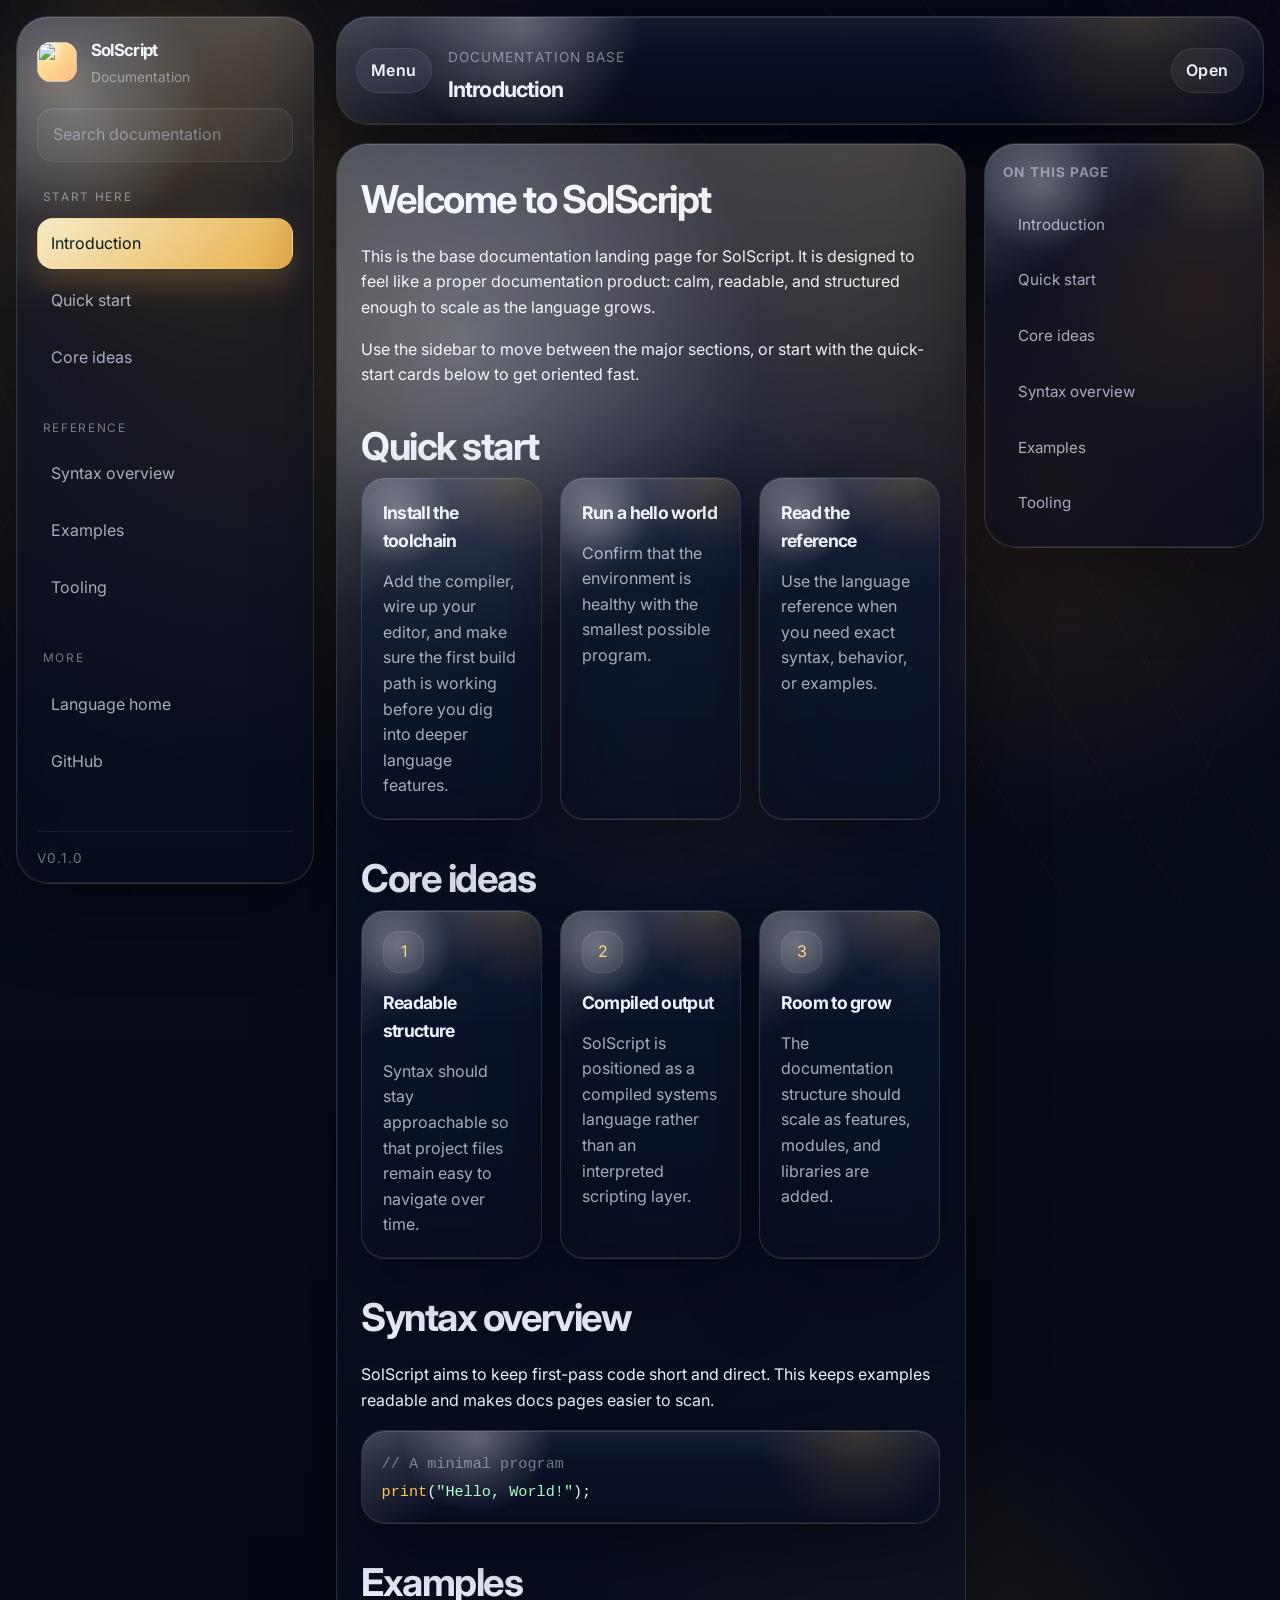
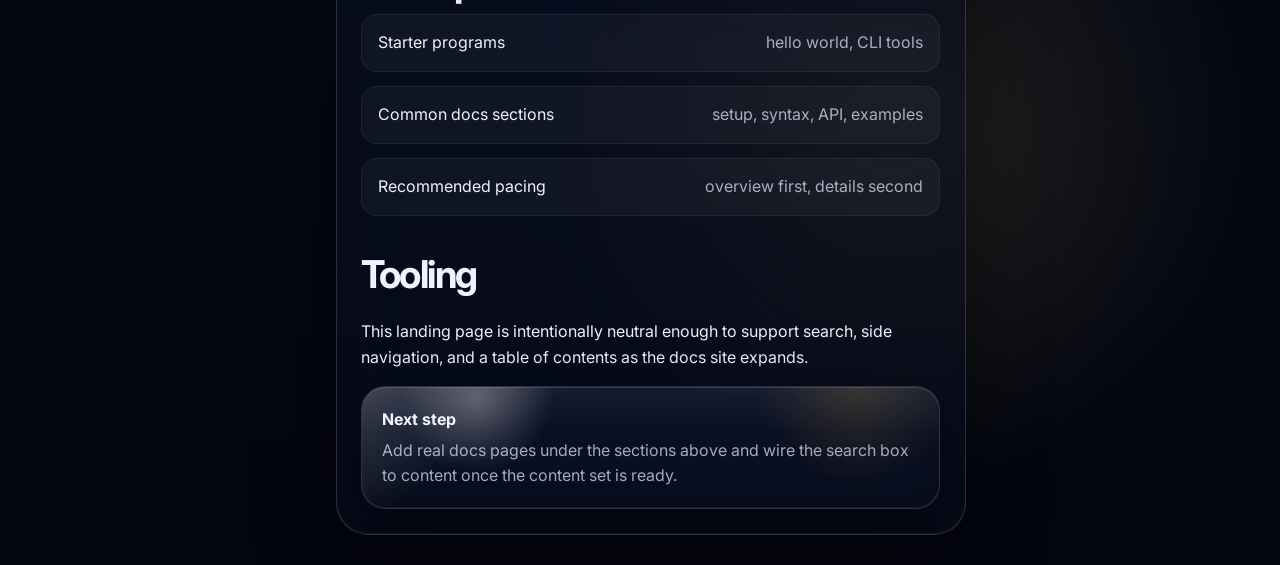
==== commit aa6f1a10: "modified:   assets/css/style.css 	modified:   docs.html 	modified:   index.html" ====
--- a/docs.html
+++ b/docs.html
@@ -9,6 +9,7 @@
         />
         <meta name="theme-color" content="#050816" />
         <title>SolScript Documentation</title>
+        <link rel="icon" href="assets/img/favicon.svg" type="image/svg+xml" />
         <link rel="stylesheet" href="assets/css/style.css" />
         <link rel="preconnect" href="https://fonts.googleapis.com" />
         <link rel="preconnect" href="https://fonts.gstatic.com" crossorigin />
@@ -28,8 +29,10 @@
             <aside id="sidebar" class="sidebar panel">
                 <div class="sidebar-header">
                     <a href="index.html" class="logo" aria-label="Return to SolScript home">
-                        <div class="logo-icon">S</div>
-                        <div>
+                        <div class="logo-icon" aria-hidden="true">
+                            <img src="assets/img/sol-logo.svg" alt="" class="brand-mark" />
+                        </div>
+                        <div class="logo-text">
                             <h1>SolScript</h1>
                             <span>Documentation</span>
                         </div>
--- a/assets/css/style.css
+++ b/assets/css/style.css
@@ -91,6 +91,24 @@
     opacity: 0.9;
 }
 
+.background::after {
+    content: "";
+    position: absolute;
+    inset: -8%;
+    background:
+        radial-gradient(circle at 12% 18%, rgba(255, 191, 77, 0.16), transparent 0 11%),
+        radial-gradient(circle at 84% 14%, rgba(255, 155, 61, 0.12), transparent 0 9%),
+        radial-gradient(circle at 68% 82%, rgba(255, 215, 122, 0.1), transparent 0 13%),
+        repeating-linear-gradient(60deg, rgba(255, 191, 77, 0.09) 0 1px, transparent 1px 94px),
+        repeating-linear-gradient(-60deg, rgba(255, 155, 61, 0.08) 0 1px, transparent 1px 94px),
+        repeating-linear-gradient(0deg, rgba(255, 255, 255, 0.025) 0 1px, transparent 1px 84px);
+    opacity: 0.28;
+    mix-blend-mode: screen;
+    transform: perspective(1200px) rotateX(10deg);
+    filter: blur(0.4px);
+    pointer-events: none;
+}
+
 .light {
     position: absolute;
     border-radius: 999px;
@@ -207,11 +225,12 @@
     position: absolute;
     inset: 0;
     background:
-        linear-gradient(135deg, rgba(255, 255, 255, 0.16), transparent 30%),
-        radial-gradient(circle at 25% 12%, rgba(255, 255, 255, 0.22), transparent 18%),
-        radial-gradient(circle at 80% 0%, rgba(255, 191, 77, 0.12), transparent 22%);
+        linear-gradient(145deg, rgba(255, 255, 255, 0.22), transparent 28%),
+        radial-gradient(circle at 20% 10%, rgba(255, 255, 255, 0.32), transparent 16%),
+        radial-gradient(circle at 86% 0%, rgba(255, 191, 77, 0.18), transparent 20%),
+        linear-gradient(180deg, rgba(255, 255, 255, 0.06), transparent 38%);
     pointer-events: none;
-    opacity: 0.75;
+    opacity: 0.85;
     transition:
         opacity 220ms ease,
         transform 220ms ease,
@@ -234,8 +253,9 @@
     inset: 0;
     border-radius: inherit;
     box-shadow:
-        inset 0 1px 0 rgba(255, 255, 255, 0.16),
-        inset 0 -1px 0 rgba(255, 191, 77, 0.08);
+        inset 0 1px 0 rgba(255, 255, 255, 0.2),
+        inset 0 -1px 0 rgba(255, 191, 77, 0.12),
+        inset 0 0 0 1px rgba(255, 255, 255, 0.02);
     pointer-events: none;
     opacity: 0.65;
     transition: opacity 220ms ease;
@@ -263,11 +283,11 @@
 .code-block:focus-within,
 .callout:hover,
 .callout:focus-within {
-    transform: translateY(-3px);
-    border-color: rgba(255, 191, 77, 0.22);
+    transform: translateY(-4px) scale(1.004);
+    border-color: rgba(255, 191, 77, 0.26);
     box-shadow:
-        0 24px 80px rgba(0, 0, 0, 0.48),
-        0 0 0 1px rgba(255, 191, 77, 0.08);
+        0 30px 92px rgba(0, 0, 0, 0.5),
+        0 0 0 1px rgba(255, 191, 77, 0.1);
 }
 
 .panel:hover::before,
@@ -293,7 +313,7 @@
 .callout:hover::before,
 .callout:focus-within::before {
     opacity: 1;
-    transform: translate3d(0, -1px, 0);
+    transform: translate3d(0, -1px, 0) scale(1.01);
 }
 
 .panel:hover::after,
@@ -353,14 +373,21 @@
     display: grid;
     place-items: center;
     border-radius: 14px;
-    font-weight: 800;
-    color: #04111a;
+    overflow: hidden;
     background:
         radial-gradient(circle at 30% 20%, rgba(255, 255, 255, 0.85), transparent 34%),
         linear-gradient(135deg, #fff0b0 0%, #ffcf6a 38%, #ff9b3d 100%);
     box-shadow:
         inset 0 1px 0 rgba(255, 255, 255, 0.56),
         0 12px 34px rgba(255, 191, 77, 0.22);
+}
+
+.brand-mark {
+    width: 100%;
+    height: 100%;
+    display: block;
+    object-fit: contain;
+    filter: drop-shadow(0 8px 18px rgba(255, 159, 55, 0.2));
 }
 
 .logo-text h1,
@@ -445,13 +472,13 @@
 }
 
 .hero {
-    padding: 4.25rem 0 2rem;
+    padding: 5rem 0 2.8rem;
 }
 
 .hero .container {
     display: grid;
     grid-template-columns: minmax(0, 1.1fr) minmax(280px, 0.9fr);
-    gap: 2rem;
+    gap: 2.6rem;
     align-items: center;
 }
 
@@ -496,13 +523,14 @@
     margin: 1.4rem 0 0;
     font-size: 1.08rem;
     color: var(--muted);
+    line-height: 1.75;
 }
 
 .hero-buttons {
     display: flex;
     flex-wrap: wrap;
     gap: 0.9rem;
-    margin-top: 1.9rem;
+    margin-top: 1.7rem;
 }
 
 .primary,
@@ -547,7 +575,7 @@
 .hero-visual {
     position: relative;
     border-radius: var(--radius-xl);
-    padding: 1.15rem;
+    padding: 1.2rem;
     box-shadow:
         var(--shadow),
         0 0 0 1px rgba(255, 255, 255, 0.04);
@@ -556,7 +584,7 @@
 .hero-visual-inner {
     position: relative;
     display: grid;
-    gap: 1rem;
+    gap: 1.05rem;
     min-height: 100%;
 }
 
@@ -592,9 +620,9 @@
 
 .hero-display {
     border-radius: calc(var(--radius-xl) - 8px);
-    padding: 1.25rem;
+    padding: 1.3rem;
     background:
-        radial-gradient(circle at top right, rgba(255, 191, 77, 0.18), transparent 24%),
+        radial-gradient(circle at top right, rgba(255, 191, 77, 0.22), transparent 24%),
         linear-gradient(180deg, rgba(10, 17, 32, 0.92), rgba(8, 12, 25, 0.96));
     border: 1px solid rgba(255, 255, 255, 0.08);
     box-shadow: inset 0 1px 0 rgba(255, 255, 255, 0.08);
@@ -620,7 +648,7 @@
 
 .code-block {
     border-radius: var(--radius-lg);
-    padding: 1.15rem 1.15rem 1.05rem;
+    padding: 1.2rem 1.2rem 1.1rem;
 }
 
 .code-block pre {
@@ -651,7 +679,7 @@
 .stat-grid {
     display: grid;
     grid-template-columns: repeat(3, minmax(0, 1fr));
-    gap: 0.85rem;
+    gap: 0.95rem;
 }
 
 .metric-card {
@@ -673,7 +701,7 @@
 }
 
 .section {
-    padding: 1.1rem 0 4rem;
+    padding: 1rem 0 4.8rem;
 }
 
 .section-header {
@@ -681,7 +709,7 @@
     align-items: end;
     justify-content: space-between;
     gap: 1rem;
-    margin-bottom: 1.35rem;
+    margin-bottom: 1.7rem;
 }
 
 .section-header h2,
@@ -703,11 +731,12 @@
     margin: 0;
     color: var(--muted);
     max-width: 34rem;
+    line-height: 1.7;
 }
 
 .text-content {
     display: grid;
-    gap: 1rem;
+    gap: 1.15rem;
     max-width: 66ch;
     color: var(--muted);
 }
@@ -717,13 +746,13 @@
 .doc-grid {
     display: grid;
     grid-template-columns: repeat(3, minmax(0, 1fr));
-    gap: 1rem;
+    gap: 1.15rem;
 }
 
 .feature-card,
 .doc-card {
     border-radius: var(--radius-lg);
-    padding: 1.2rem;
+    padding: 1.28rem;
     min-height: 100%;
 }
 
@@ -757,7 +786,7 @@
     display: flex;
     flex-wrap: wrap;
     gap: 0.65rem;
-    margin-top: 1.5rem;
+    margin-top: 1.35rem;
 }
 
 .hero-capsules .chip {
@@ -778,7 +807,7 @@
 .docs-shell {
     display: grid;
     grid-template-columns: var(--sidebar-width) minmax(0, 1fr);
-    gap: 1.25rem;
+    gap: 1.35rem;
     width: min(calc(100% - 2rem), 1440px);
     margin: 1rem auto 2rem;
 }
@@ -788,17 +817,17 @@
     top: 1rem;
     align-self: start;
     border-radius: var(--radius-xl);
-    padding: 1.15rem;
+    padding: 1.25rem;
     max-height: calc(100vh - 2rem);
     overflow: auto;
 }
 
 .sidebar-header {
-    margin-bottom: 1rem;
+    margin-bottom: 1.15rem;
 }
 
 .search {
-    margin: 1rem 0;
+    margin: 1.15rem 0;
 }
 
 .search input {
@@ -827,7 +856,7 @@
 .nav-group {
     display: grid;
     gap: 0.4rem;
-    margin-bottom: 1.2rem;
+    margin-bottom: 1.35rem;
 }
 
 .nav-group > span {
@@ -897,8 +926,8 @@
     justify-content: space-between;
     gap: 1rem;
     border-radius: var(--radius-xl);
-    padding: 1rem 1.15rem;
-    margin-bottom: 1rem;
+    padding: 1.05rem 1.2rem;
+    margin-bottom: 1.15rem;
 }
 
 .header-copy {
@@ -936,13 +965,13 @@
 .content-layout {
     display: grid;
     grid-template-columns: minmax(0, 1fr) 280px;
-    gap: 1rem;
+    gap: 1.15rem;
     align-items: start;
 }
 
 .content {
     border-radius: var(--radius-xl);
-    padding: 1.4rem;
+    padding: 1.55rem;
 }
 
 .content h2 + p,
@@ -957,19 +986,19 @@
 }
 
 .content > * + * {
-    margin-top: 1.3rem;
+    margin-top: 1.75rem;
 }
 
 .content-grid {
     display: grid;
-    gap: 1rem;
+    gap: 1.15rem;
 }
 
 .toc {
     position: sticky;
     top: 6rem;
     border-radius: var(--radius-xl);
-    padding: 1.05rem;
+    padding: 1.15rem;
 }
 
 .toc h3 {
@@ -982,7 +1011,7 @@
 
 .table-grid {
     display: grid;
-    gap: 0.75rem;
+    gap: 0.9rem;
 }
 
 .table-grid .row {
@@ -990,7 +1019,7 @@
     grid-template-columns: 1fr auto;
     gap: 1rem;
     align-items: center;
-    padding: 0.85rem 0.9rem;
+    padding: 0.95rem 1rem;
     border-radius: 16px;
     background: rgba(255, 255, 255, 0.04);
     border: 1px solid rgba(255, 255, 255, 0.06);
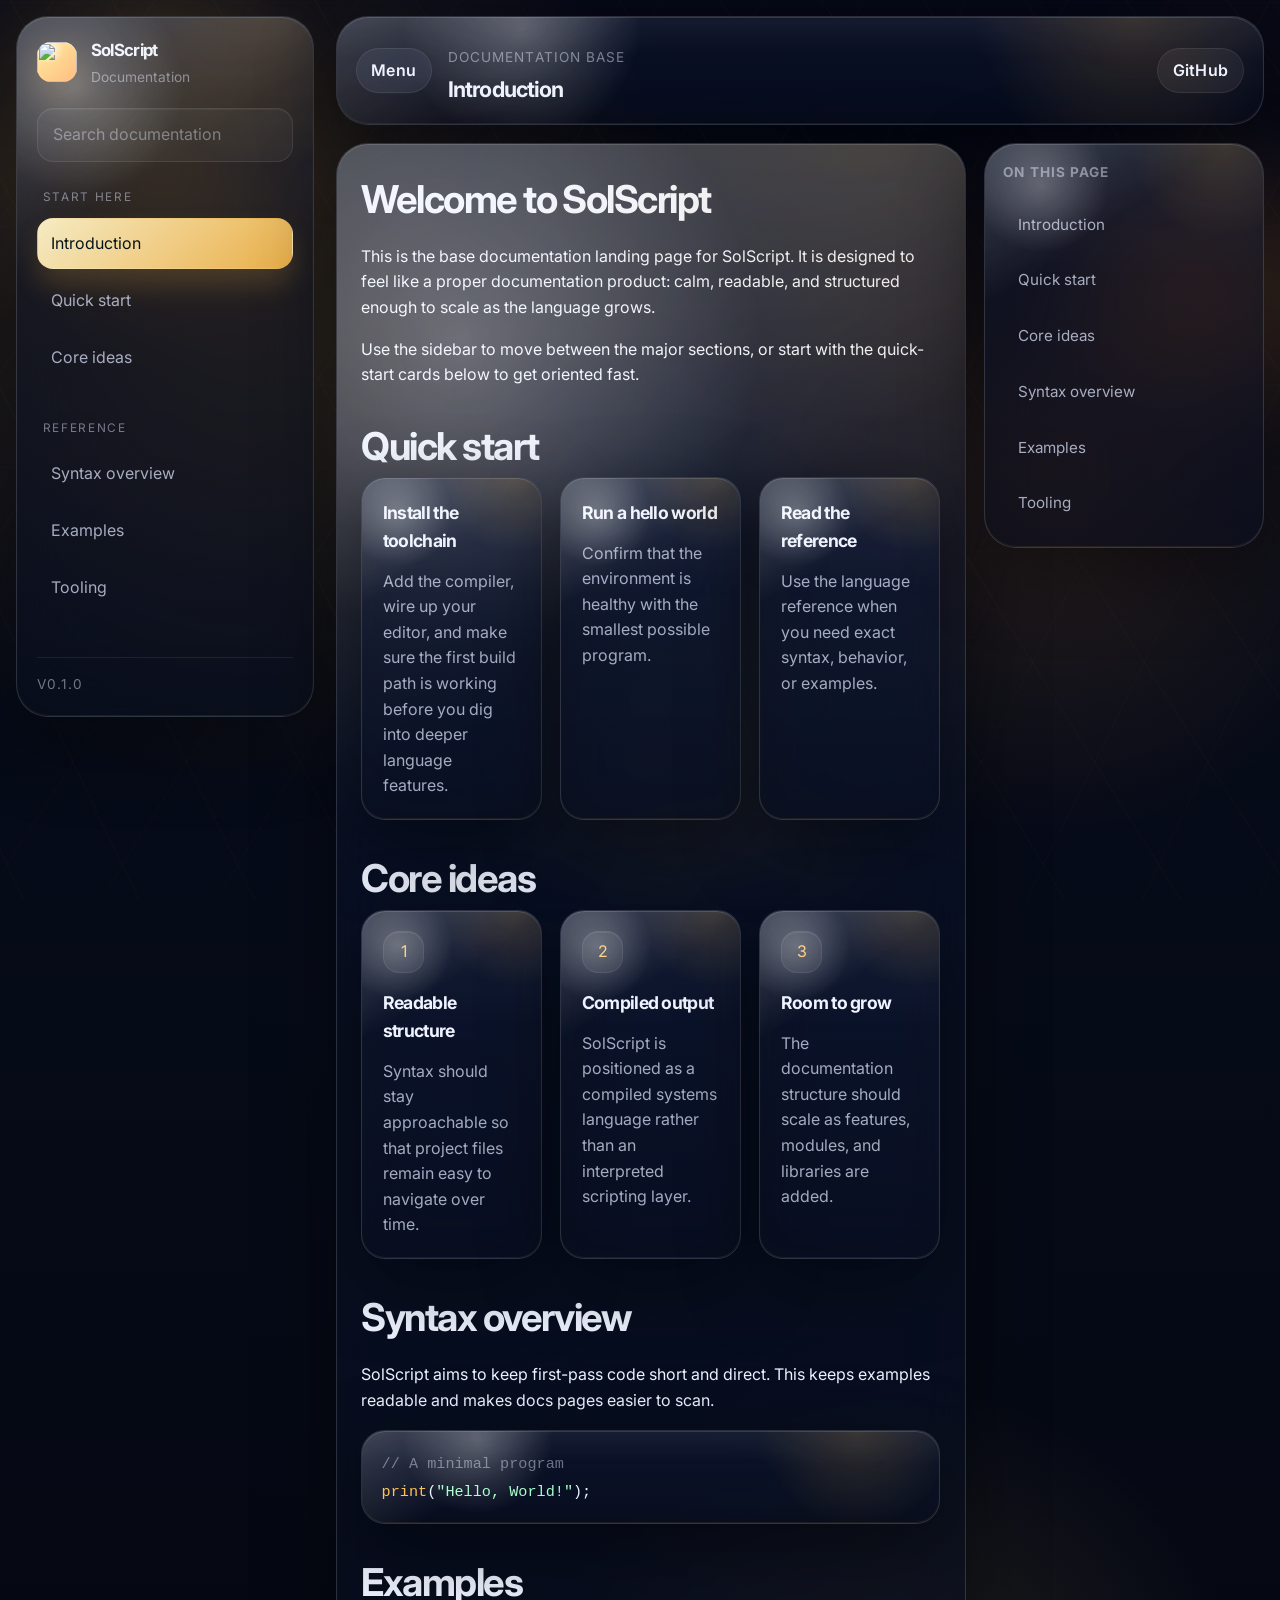
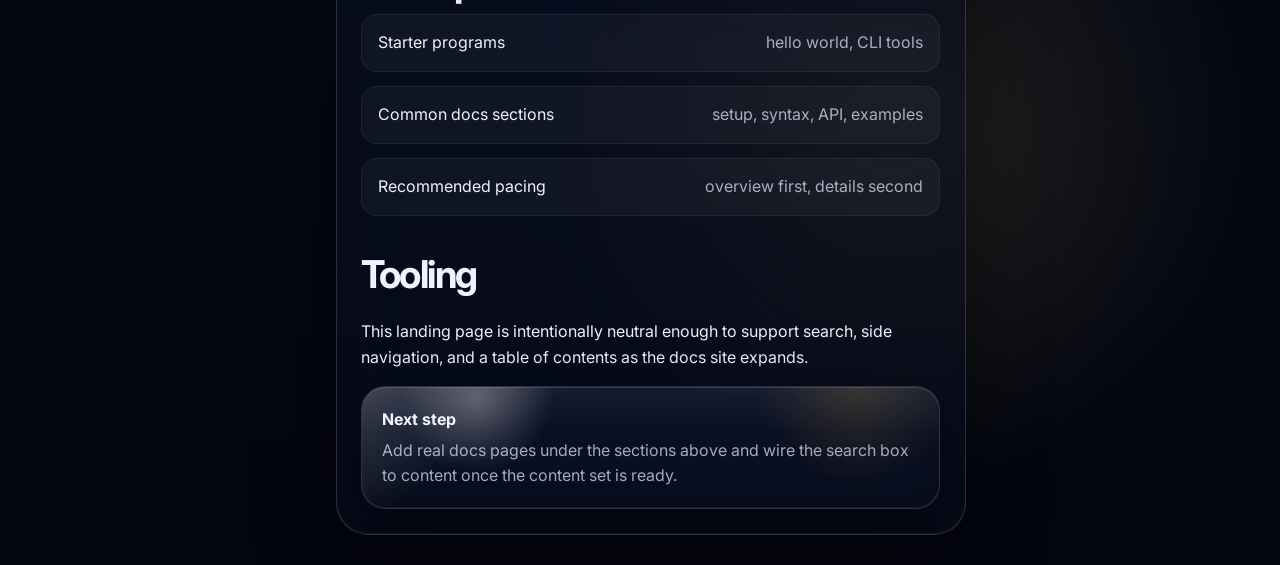
==== commit 6bbd216b: "Update docs.html" ====
--- a/docs.html
+++ b/docs.html
@@ -28,9 +28,17 @@
         <div class="docs-shell">
             <aside id="sidebar" class="sidebar panel">
                 <div class="sidebar-header">
-                    <a href="index.html" class="logo" aria-label="Return to SolScript home">
+                    <a
+                        href="index.html"
+                        class="logo"
+                        aria-label="Return to SolScript home"
+                    >
                         <div class="logo-icon" aria-hidden="true">
-                            <img src="assets/img/sol-logo.svg" alt="" class="brand-mark" />
+                            <img
+                                src="assets/img/sol-logo.svg"
+                                alt=""
+                                class="brand-mark"
+                            />
                         </div>
                         <div class="logo-text">
                             <h1>SolScript</h1>
@@ -48,10 +56,16 @@
                     />
                 </div>
 
-                <nav id="sidebar-navigation" class="sidebar-nav" aria-label="Documentation sections">
+                <nav
+                    id="sidebar-navigation"
+                    class="sidebar-nav"
+                    aria-label="Documentation sections"
+                >
                     <div class="nav-group">
                         <span>Start here</span>
-                        <a class="is-active" href="#introduction">Introduction</a>
+                        <a class="is-active" href="#introduction"
+                            >Introduction</a
+                        >
                         <a href="#quick-start">Quick start</a>
                         <a href="#core-ideas">Core ideas</a>
                     </div>
@@ -62,14 +76,6 @@
                         <a href="#examples">Examples</a>
                         <a href="#tooling">Tooling</a>
                     </div>
-
-                    <div class="nav-group">
-                        <span>More</span>
-                        <a href="index.html">Language home</a>
-                        <a href="https://github.com/SolynxDev/SolScript" target="_blank" rel="noopener noreferrer">
-                            GitHub
-                        </a>
-                    </div>
                 </nav>
 
                 <div class="sidebar-footer">v0.1.0</div>
@@ -77,7 +83,12 @@
 
             <main class="docs-main">
                 <header class="header panel">
-                    <a href="index.html" class="icon-button" aria-label="Back to home">Menu</a>
+                    <a
+                        href="index.html"
+                        class="icon-button"
+                        aria-label="Back to home"
+                        >Menu</a
+                    >
 
                     <div class="header-copy">
                         <p class="eyebrow">Documentation base</p>
@@ -91,7 +102,7 @@
                         class="icon-button"
                         aria-label="Open GitHub"
                     >
-                        Open
+                        GitHub
                     </a>
                 </header>
 
@@ -100,13 +111,16 @@
                         <section id="introduction">
                             <h2>Welcome to SolScript</h2>
                             <p>
-                                This is the base documentation landing page for SolScript. It is
-                                designed to feel like a proper documentation product: calm, readable,
-                                and structured enough to scale as the language grows.
-                            </p>
-                            <p>
-                                Use the sidebar to move between the major sections, or start with the
-                                quick-start cards below to get oriented fast.
+                                This is the base documentation landing page for
+                                SolScript. It is designed to feel like a proper
+                                documentation product: calm, readable, and
+                                structured enough to scale as the language
+                                grows.
+                            </p>
+                            <p>
+                                Use the sidebar to move between the major
+                                sections, or start with the quick-start cards
+                                below to get oriented fast.
                             </p>
                         </section>
 
@@ -116,24 +130,26 @@
                                 <article class="doc-card">
                                     <h3>Install the toolchain</h3>
                                     <p>
-                                        Add the compiler, wire up your editor, and make sure the first
-                                        build path is working before you dig into deeper language features.
+                                        Add the compiler, wire up your editor,
+                                        and make sure the first build path is
+                                        working before you dig into deeper
+                                        language features.
                                     </p>
                                 </article>
 
                                 <article class="doc-card">
                                     <h3>Run a hello world</h3>
                                     <p>
-                                        Confirm that the environment is healthy with the smallest possible
-                                        program.
+                                        Confirm that the environment is healthy
+                                        with the smallest possible program.
                                     </p>
                                 </article>
 
                                 <article class="doc-card">
                                     <h3>Read the reference</h3>
                                     <p>
-                                        Use the language reference when you need exact syntax, behavior,
-                                        or examples.
+                                        Use the language reference when you need
+                                        exact syntax, behavior, or examples.
                                     </p>
                                 </article>
                             </div>
@@ -146,8 +162,9 @@
                                     <div class="feature-icon">1</div>
                                     <h3>Readable structure</h3>
                                     <p>
-                                        Syntax should stay approachable so that project files remain easy
-                                        to navigate over time.
+                                        Syntax should stay approachable so that
+                                        project files remain easy to navigate
+                                        over time.
                                     </p>
                                 </article>
 
@@ -155,8 +172,9 @@
                                     <div class="feature-icon">2</div>
                                     <h3>Compiled output</h3>
                                     <p>
-                                        SolScript is positioned as a compiled systems language rather
-                                        than an interpreted scripting layer.
+                                        SolScript is positioned as a compiled
+                                        systems language rather than an
+                                        interpreted scripting layer.
                                     </p>
                                 </article>
 
@@ -164,8 +182,9 @@
                                     <div class="feature-icon">3</div>
                                     <h3>Room to grow</h3>
                                     <p>
-                                        The documentation structure should scale as features, modules,
-                                        and libraries are added.
+                                        The documentation structure should scale
+                                        as features, modules, and libraries are
+                                        added.
                                     </p>
                                 </article>
                             </div>
@@ -174,8 +193,9 @@
                         <section id="syntax">
                             <h2>Syntax overview</h2>
                             <p>
-                                SolScript aims to keep first-pass code short and direct. This keeps
-                                examples readable and makes docs pages easier to scan.
+                                SolScript aims to keep first-pass code short and
+                                direct. This keeps examples readable and makes
+                                docs pages easier to scan.
                             </p>
 
                             <div class="code-block">
@@ -205,15 +225,17 @@
                         <section id="tooling">
                             <h2>Tooling</h2>
                             <p>
-                                This landing page is intentionally neutral enough to support search,
-                                side navigation, and a table of contents as the docs site expands.
+                                This landing page is intentionally neutral
+                                enough to support search, side navigation, and a
+                                table of contents as the docs site expands.
                             </p>
 
                             <div class="callout">
                                 <strong>Next step</strong>
                                 <p>
-                                    Add real docs pages under the sections above and wire the search box
-                                    to content once the content set is ready.
+                                    Add real docs pages under the sections above
+                                    and wire the search box to content once the
+                                    content set is ready.
                                 </p>
                             </div>
                         </section>
